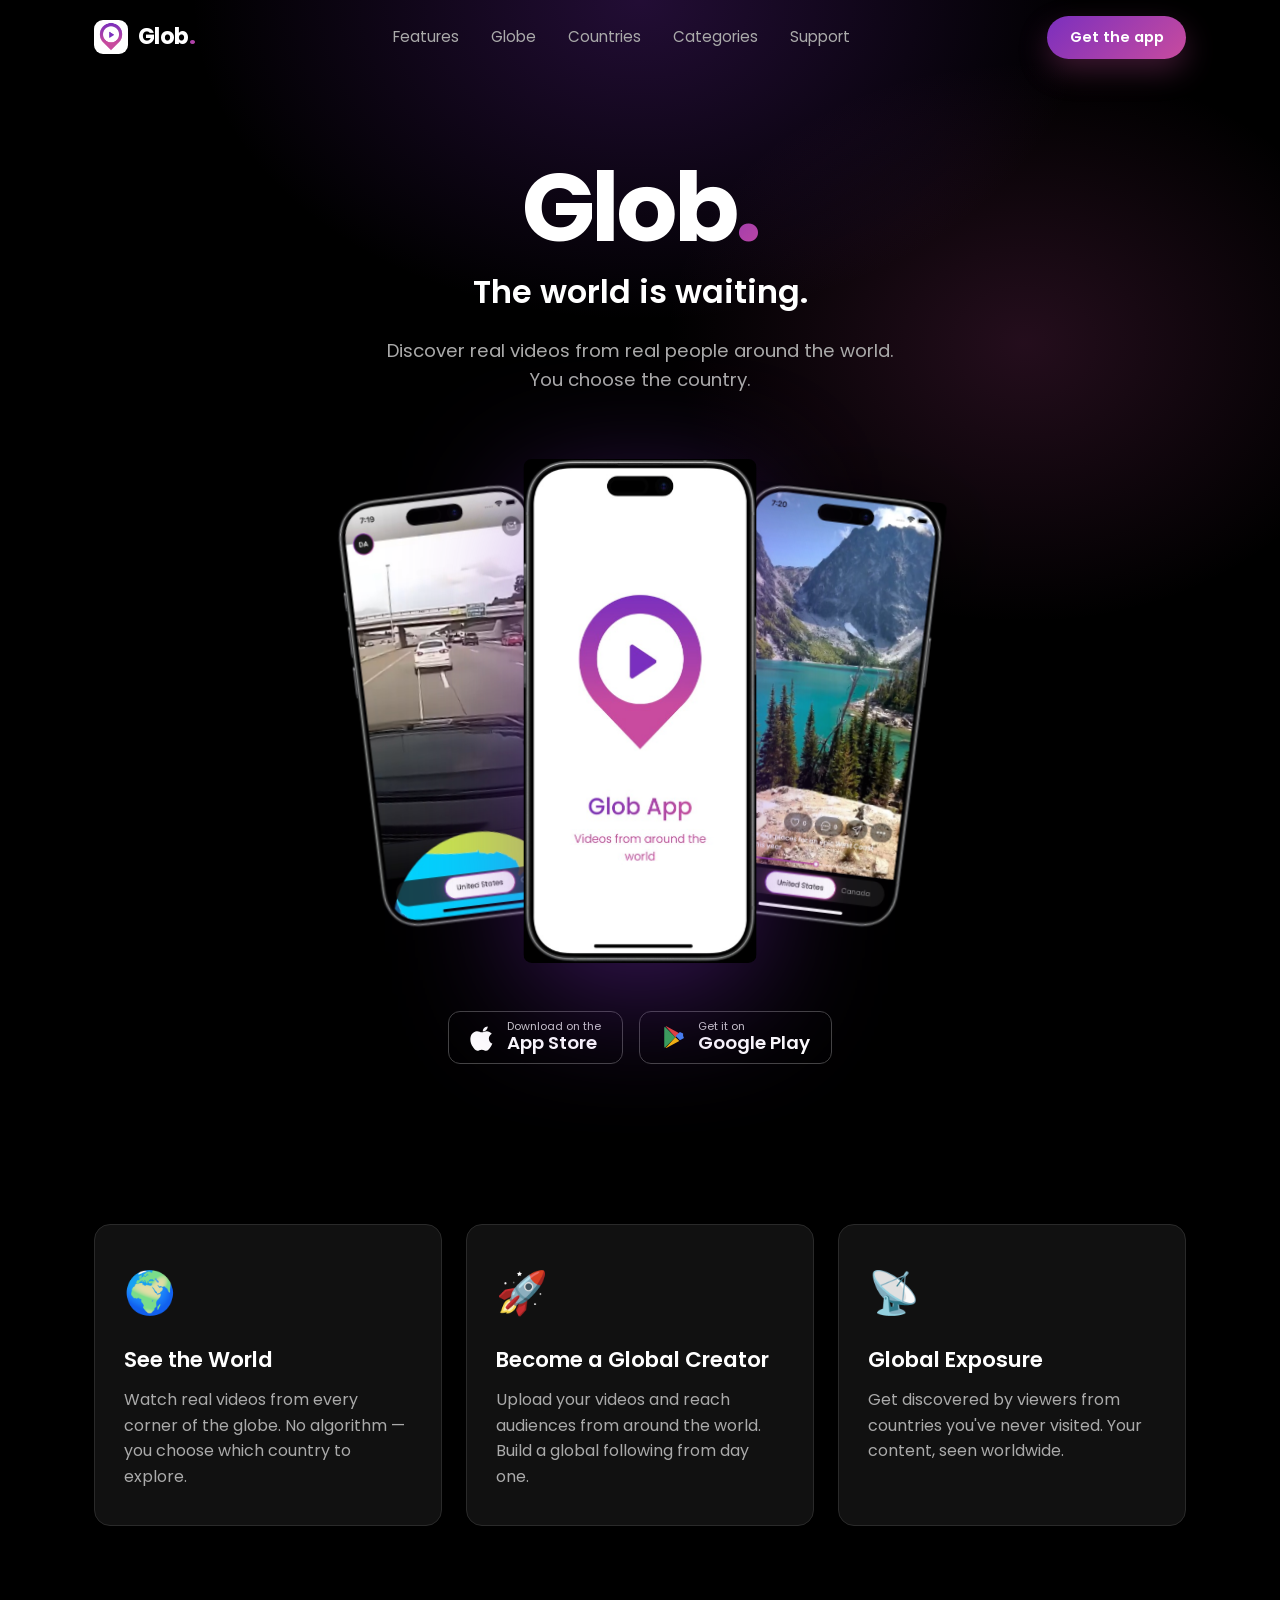
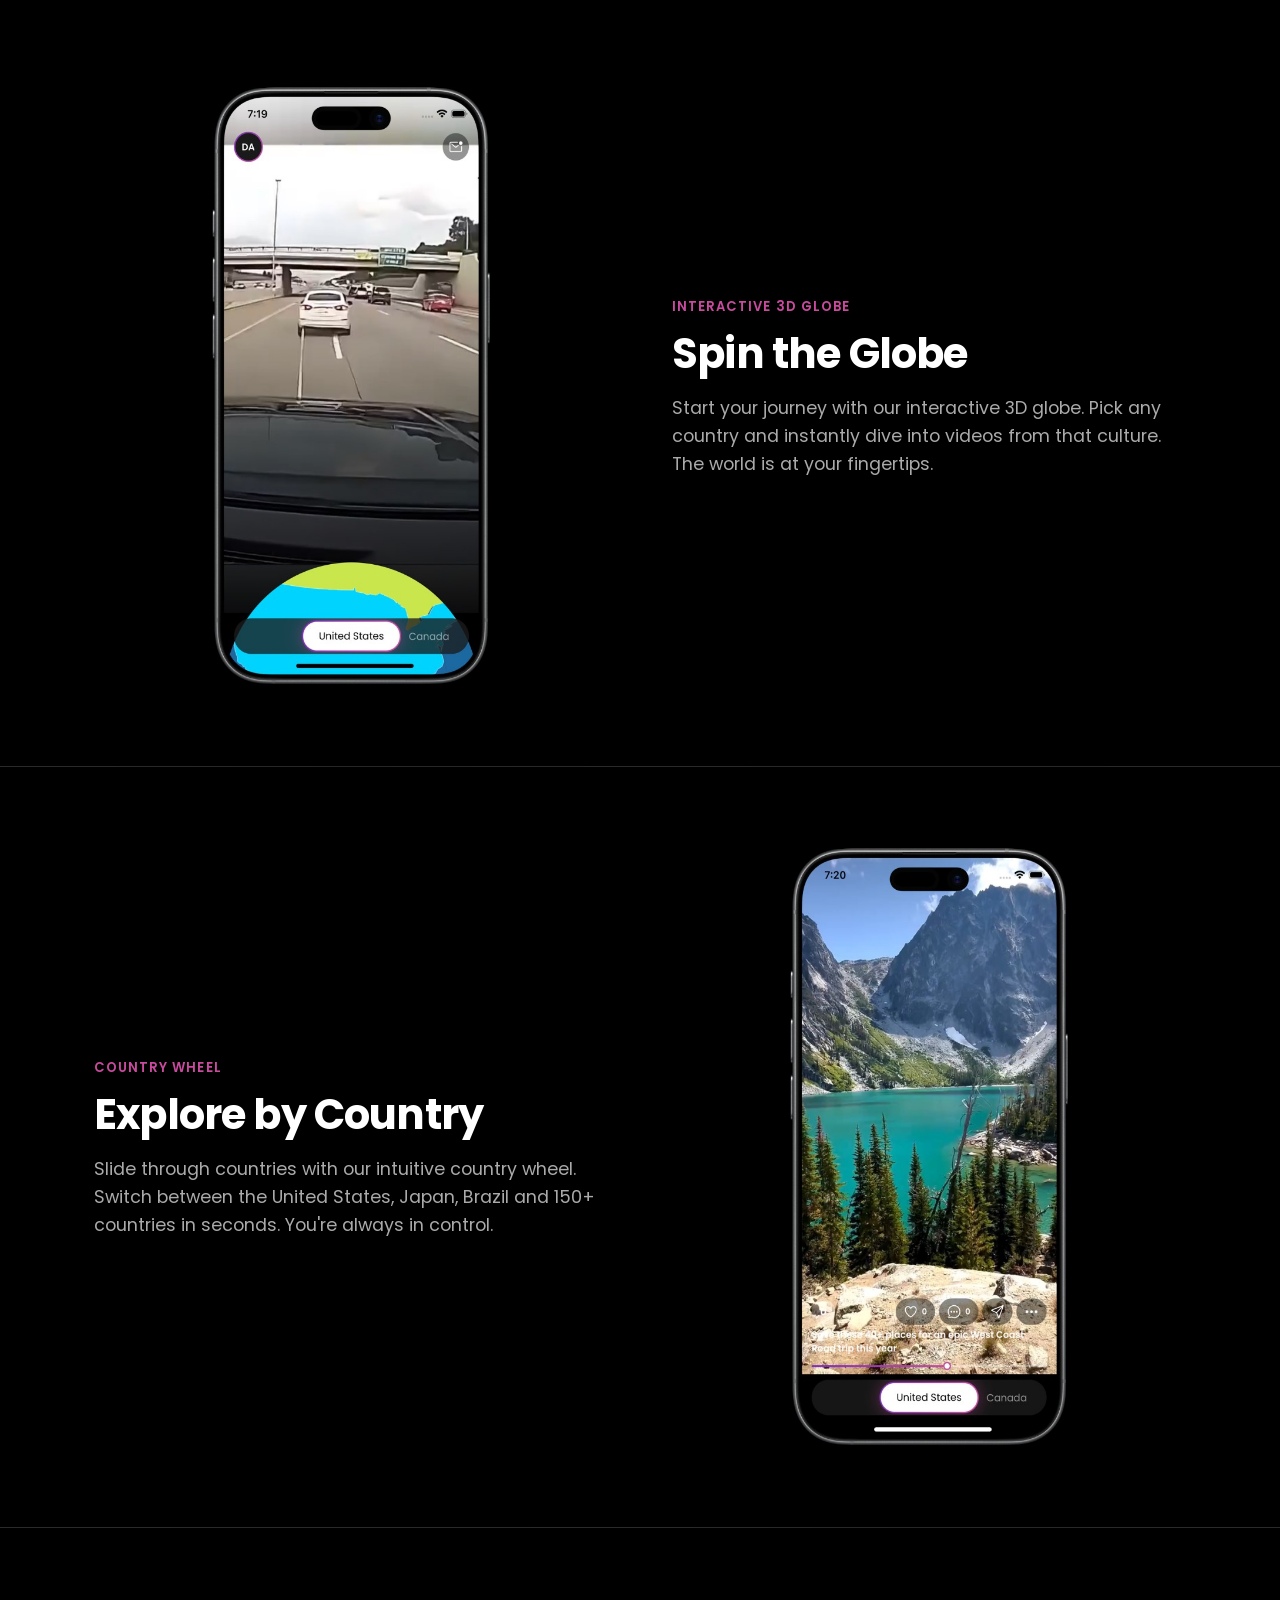
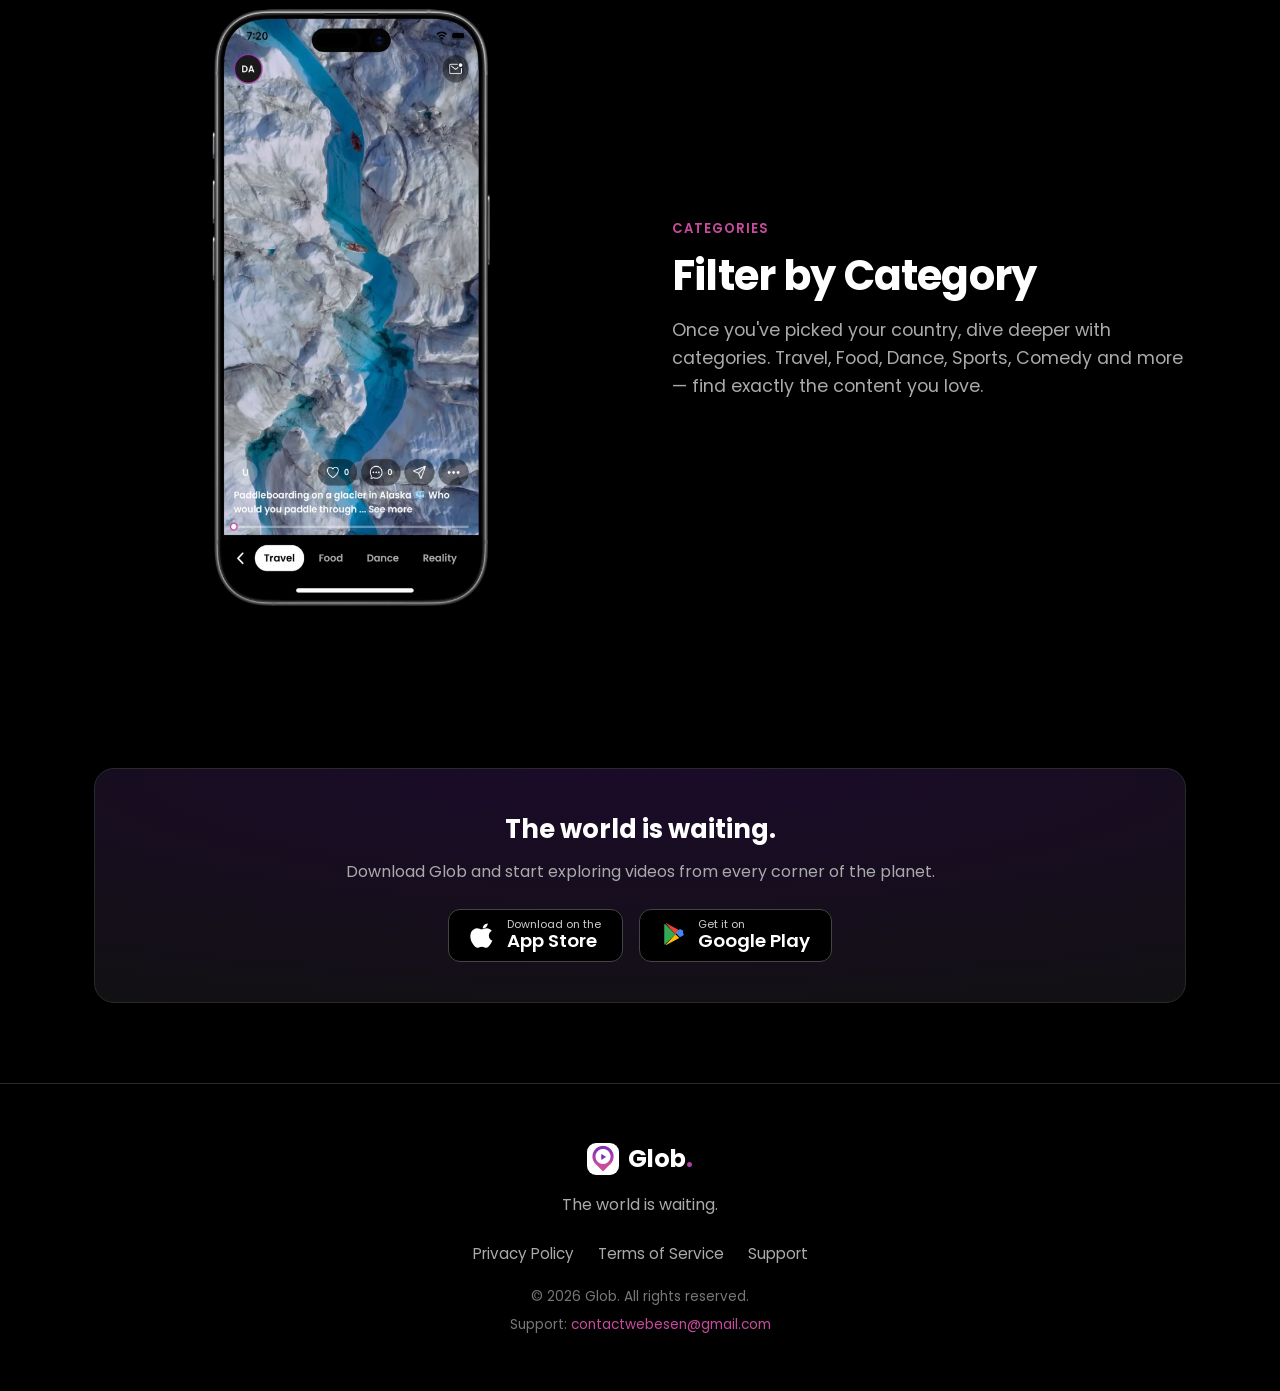
==== index.html @ 7d5afd48 "Initial website launch" ====
<!DOCTYPE html>
<html lang="en">
  <head>
    <meta charset="UTF-8" />
    <meta name="viewport" content="width=device-width, initial-scale=1.0" />
    <title>Glob — The world is waiting</title>
    <meta
      name="description"
      content="Glob lets you discover real videos from real people around the world. You choose the country. Spin the globe and explore."
    />
    <link rel="icon" type="image/jpeg" href="images/Logo_Screen.jpg" />
    <link rel="preconnect" href="https://fonts.googleapis.com" />
    <link rel="preconnect" href="https://fonts.gstatic.com" crossorigin />
    <link
      href="https://fonts.googleapis.com/css2?family=Poppins:wght@400;600;700&display=swap"
      rel="stylesheet"
    />
    <link rel="stylesheet" href="styles.css" />
  </head>
  <body id="top">
    <!-- NAV -->
    <header class="nav" id="nav">
      <div class="nav-inner">
        <a class="brand" href="#top">
          <img src="images/icon.png" alt="Glob logo" />
          <span>Glob<span class="grad-text">.</span></span>
        </a>
        <nav class="nav-links">
          <a href="#features">Features</a>
          <a href="#globe">Globe</a>
          <a href="#countries">Countries</a>
          <a href="#categories">Categories</a>
          <a href="support.html">Support</a>
        </nav>
        <a href="#download" class="btn btn-sm">Get the app</a>
      </div>
    </header>

    <main>
      <!-- SECTION 1: HERO -->
      <section class="hero">
        <div class="container">
          <h1 class="hero-title">Glob<span class="grad-text">.</span></h1>
          <p class="hero-subtitle">The world is waiting.</p>
          <p class="hero-desc">
            Discover real videos from real people around the world. You choose
            the country.
          </p>

          <div class="hero-mockups">
            <img
              class="shot shot-left"
              src="images/Globe_Screen.jpg"
              alt="Glob globe screen"
            />
            <img
              class="shot shot-center"
              src="images/Logo_Screen.jpg"
              alt="Glob app logo screen"
            />
            <img
              class="shot shot-right"
              src="images/United_States_Selected_1.jpg"
              alt="Glob country picker with United States selected"
            />
          </div>

          <div class="store-badges">
            <a href="#" class="store-badge" aria-label="Download on the App Store">
              <svg viewBox="0 0 24 24" fill="#fff" xmlns="http://www.w3.org/2000/svg">
                <path
                  d="M16.365 1.43c0 1.14-.417 2.2-1.12 2.99-.85.96-2.24 1.7-3.4 1.61-.14-1.12.42-2.31 1.06-3.04.78-.89 2.13-1.55 3.2-1.56.03 0 .06 0 .26 0zM20.5 17.27c-.55 1.27-.82 1.84-1.53 2.96-.99 1.57-2.39 3.52-4.12 3.54-1.54.02-1.93-1-4.02-.99-2.09.01-2.52 1.01-4.06.99-1.73-.02-3.05-1.78-4.04-3.35C-.06 16.79-.32 11.6 1.41 8.84c1.23-1.96 3.17-3.11 5-3.11 1.86 0 3.03 1.02 4.57 1.02 1.49 0 2.4-1.02 4.55-1.02 1.63 0 3.36.89 4.59 2.42-4.03 2.21-3.37 7.96.78 9.12z"
                />
              </svg>
              <span class="label"><small>Download on the</small><span>App Store</span></span>
            </a>
            <a href="#" class="store-badge" aria-label="Get it on Google Play">
              <svg viewBox="0 0 24 24" xmlns="http://www.w3.org/2000/svg">
                <path d="M3.6 1.5 13.3 11.2 3.6 20.9c-.36-.2-.6-.58-.6-1.06V2.56c0-.48.24-.86.6-1.06z" fill="#34A853"/>
                <path d="M16.9 7.6 13.3 11.2 4.2 1.2c.1-.04.2-.06.32-.06.27 0 .54.08.78.22l11.6 6.24z" fill="#EA4335"/>
                <path d="M16.9 14.8 5.3 21.04c-.24.14-.51.22-.78.22-.12 0-.22-.02-.32-.06l9.1-10 3.6 3.6z" fill="#FBBC04"/>
                <path d="M20.4 10.4c.4.22.66.62.66 1.06s-.26.84-.66 1.06l-2.94 1.58-3.86-3.86 3.86-3.86 2.94 1.58z" fill="#4285F4"/>
              </svg>
              <span class="label"><small>Get it on</small><span>Google Play</span></span>
            </a>
          </div>
        </div>
      </section>

      <!-- SECTION 2: VALUE PROPS -->
      <section id="features">
        <div class="container">
          <div class="cards">
            <div class="card reveal">
              <div class="card-icon">🌍</div>
              <h3>See the World</h3>
              <p>
                Watch real videos from every corner of the globe. No algorithm —
                you choose which country to explore.
              </p>
            </div>
            <div class="card reveal">
              <div class="card-icon">🚀</div>
              <h3>Become a Global Creator</h3>
              <p>
                Upload your videos and reach audiences from around the world.
                Build a global following from day one.
              </p>
            </div>
            <div class="card reveal">
              <div class="card-icon">📡</div>
              <h3>Global Exposure</h3>
              <p>
                Get discovered by viewers from countries you've never visited.
                Your content, seen worldwide.
              </p>
            </div>
          </div>
        </div>
      </section>

      <!-- SECTION 3: GLOBE FEATURE -->
      <section id="globe">
        <div class="container">
          <div class="feature-row">
            <div class="feature-media reveal">
              <img class="shot" src="images/Globe_Screen.jpg" alt="Glob interactive globe screen" />
            </div>
            <div class="feature-text reveal">
              <span class="eyebrow">Interactive 3D globe</span>
              <h2>Spin the Globe</h2>
              <p>
                Start your journey with our interactive 3D globe. Pick any
                country and instantly dive into videos from that culture. The
                world is at your fingertips.
              </p>
            </div>
          </div>
        </div>
      </section>

      <hr class="feature-divider" />

      <!-- SECTION 4: COUNTRY PICKER FEATURE -->
      <section id="countries">
        <div class="container">
          <div class="feature-row reverse">
            <div class="feature-text reveal">
              <span class="eyebrow">Country wheel</span>
              <h2>Explore by Country</h2>
              <p>
                Slide through countries with our intuitive country wheel. Switch
                between the United States, Japan, Brazil and 150+ countries in
                seconds. You're always in control.
              </p>
            </div>
            <div class="feature-media reveal">
              <img class="shot" src="images/United_States_Selected_1.jpg" alt="Glob country picker" />
            </div>
          </div>
        </div>
      </section>

      <hr class="feature-divider" />

      <!-- SECTION 5: CATEGORY PICKER FEATURE -->
      <section id="categories">
        <div class="container">
          <div class="feature-row">
            <div class="feature-media reveal">
              <img class="shot" src="images/Category_Travel_Selected.jpg" alt="Glob Travel category feed" />
            </div>
            <div class="feature-text reveal">
              <span class="eyebrow">Categories</span>
              <h2>Filter by Category</h2>
              <p>
                Once you've picked your country, dive deeper with categories.
                Travel, Food, Dance, Sports, Comedy and more — find exactly the
                content you love.
              </p>
            </div>
          </div>
        </div>
      </section>

      <!-- DOWNLOAD CTA -->
      <section id="download">
        <div class="container">
          <div class="contact-box reveal">
            <h2>The world is waiting.</h2>
            <p>Download Glob and start exploring videos from every corner of the planet.</p>
            <div class="store-badges">
              <a href="#" class="store-badge" aria-label="Download on the App Store">
                <svg viewBox="0 0 24 24" fill="#fff" xmlns="http://www.w3.org/2000/svg">
                  <path
                    d="M16.365 1.43c0 1.14-.417 2.2-1.12 2.99-.85.96-2.24 1.7-3.4 1.61-.14-1.12.42-2.31 1.06-3.04.78-.89 2.13-1.55 3.2-1.56.03 0 .06 0 .26 0zM20.5 17.27c-.55 1.27-.82 1.84-1.53 2.96-.99 1.57-2.39 3.52-4.12 3.54-1.54.02-1.93-1-4.02-.99-2.09.01-2.52 1.01-4.06.99-1.73-.02-3.05-1.78-4.04-3.35C-.06 16.79-.32 11.6 1.41 8.84c1.23-1.96 3.17-3.11 5-3.11 1.86 0 3.03 1.02 4.57 1.02 1.49 0 2.4-1.02 4.55-1.02 1.63 0 3.36.89 4.59 2.42-4.03 2.21-3.37 7.96.78 9.12z"
                  />
                </svg>
                <span class="label"><small>Download on the</small><span>App Store</span></span>
              </a>
              <a href="#" class="store-badge" aria-label="Get it on Google Play">
                <svg viewBox="0 0 24 24" xmlns="http://www.w3.org/2000/svg">
                  <path d="M3.6 1.5 13.3 11.2 3.6 20.9c-.36-.2-.6-.58-.6-1.06V2.56c0-.48.24-.86.6-1.06z" fill="#34A853"/>
                  <path d="M16.9 7.6 13.3 11.2 4.2 1.2c.1-.04.2-.06.32-.06.27 0 .54.08.78.22l11.6 6.24z" fill="#EA4335"/>
                  <path d="M16.9 14.8 5.3 21.04c-.24.14-.51.22-.78.22-.12 0-.22-.02-.32-.06l9.1-10 3.6 3.6z" fill="#FBBC04"/>
                  <path d="M20.4 10.4c.4.22.66.62.66 1.06s-.26.84-.66 1.06l-2.94 1.58-3.86-3.86 3.86-3.86 2.94 1.58z" fill="#4285F4"/>
                </svg>
                <span class="label"><small>Get it on</small><span>Google Play</span></span>
              </a>
            </div>
          </div>
        </div>
      </section>
    </main>

    <!-- SECTION 6: FOOTER -->
    <footer class="footer">
      <div class="container">
        <div class="footer-brand">
          <img src="images/icon.png" alt="Glob logo" />
          <span>Glob<span class="grad-text">.</span></span>
        </div>
        <p class="footer-tag">The world is waiting.</p>
        <nav class="footer-links">
          <a href="privacy.html">Privacy Policy</a>
          <a href="terms.html">Terms of Service</a>
          <a href="support.html">Support</a>
        </nav>
        <p class="footer-copy">© 2026 Glob. All rights reserved.</p>
        <p class="footer-email">
          Support: <a href="mailto:contactwebesen@gmail.com">contactwebesen@gmail.com</a>
        </p>
      </div>
    </footer>

    <script src="script.js"></script>
  </body>
</html>
---- styles.css ----
:root {
  --bg: #000000;
  --surface: #111111;
  --border: #2a2a2a;
  --text: #ffffff;
  --text-muted: #aaaaaa;
  --text-dim: #777777;
  --purple: #7b2fbe;
  --magenta: #c84b9e;
  --grad: linear-gradient(135deg, #7b2fbe, #c84b9e);
}

* {
  margin: 0;
  padding: 0;
  box-sizing: border-box;
}

html {
  scroll-behavior: smooth;
}

body {
  font-family: "Poppins", -apple-system, BlinkMacSystemFont, "Segoe UI", sans-serif;
  background: var(--bg);
  color: var(--text);
  line-height: 1.6;
  -webkit-font-smoothing: antialiased;
  overflow-x: hidden;
}

a {
  color: inherit;
  text-decoration: none;
}

img {
  display: block;
  max-width: 100%;
}

.container {
  max-width: 1140px;
  margin: 0 auto;
  padding: 0 24px;
}

.grad-text {
  background: var(--grad);
  -webkit-background-clip: text;
  background-clip: text;
  -webkit-text-fill-color: transparent;
}

/* ---------- Screenshot images (frames already baked in) ---------- */
.shot {
  max-height: 600px;
  width: auto;
  border-radius: 8px;
  filter: drop-shadow(0 24px 50px rgba(0, 0, 0, 0.6));
}

/* ---------- Buttons ---------- */
.btn {
  display: inline-flex;
  align-items: center;
  justify-content: center;
  font-weight: 600;
  font-size: 1rem;
  padding: 0.85rem 1.9rem;
  border-radius: 50px;
  cursor: pointer;
  transition: transform 0.18s ease, box-shadow 0.18s ease;
  background: var(--grad);
  color: #fff;
  border: none;
  box-shadow: 0 12px 30px rgba(200, 75, 158, 0.3);
}

.btn:hover {
  transform: translateY(-2px);
  box-shadow: 0 18px 40px rgba(200, 75, 158, 0.45);
}

.btn-sm {
  padding: 0.6rem 1.4rem;
  font-size: 0.92rem;
}

/* ---------- Header / Nav ---------- */
.nav {
  position: fixed;
  top: 0;
  left: 0;
  right: 0;
  z-index: 100;
  transition: background 0.25s ease, border-color 0.25s ease;
  border-bottom: 1px solid transparent;
}

.nav.scrolled {
  background: rgba(0, 0, 0, 0.82);
  backdrop-filter: blur(14px);
  border-bottom: 1px solid var(--border);
}

.nav-inner {
  max-width: 1140px;
  margin: 0 auto;
  padding: 1rem 24px;
  display: flex;
  align-items: center;
  justify-content: space-between;
  gap: 1rem;
}

.brand {
  display: flex;
  align-items: center;
  gap: 0.6rem;
  font-weight: 700;
  font-size: 1.4rem;
  letter-spacing: -0.02em;
}

.brand img {
  width: 34px;
  height: 34px;
  border-radius: 9px;
  object-fit: cover;
}

.nav-links {
  display: flex;
  align-items: center;
  gap: 2rem;
  font-size: 0.95rem;
  color: var(--text-muted);
}

.nav-links a {
  transition: color 0.18s ease;
}

.nav-links a:hover {
  color: #fff;
}

/* ---------- Hero ---------- */
.hero {
  position: relative;
  padding: 160px 0 80px;
  text-align: center;
  overflow: hidden;
}

.hero::before {
  content: "";
  position: absolute;
  inset: 0;
  background:
    radial-gradient(50% 40% at 50% 0%, rgba(123, 47, 190, 0.28), transparent 70%),
    radial-gradient(40% 35% at 80% 30%, rgba(200, 75, 158, 0.18), transparent 70%);
  z-index: -1;
}

.hero-title {
  font-size: clamp(3.2rem, 9vw, 6rem);
  font-weight: 700;
  letter-spacing: -0.04em;
  line-height: 1;
}

.hero-subtitle {
  font-size: clamp(1.4rem, 3.5vw, 2rem);
  font-weight: 600;
  margin-top: 0.6rem;
}

.hero-desc {
  color: var(--text-muted);
  font-size: 1.15rem;
  max-width: 34rem;
  margin: 1.2rem auto 0;
}

/* ---------- Hero mockups ---------- */
.hero-mockups {
  display: flex;
  align-items: center;
  justify-content: center;
  gap: 0;
  margin: 3.5rem auto 2.5rem;
  min-height: 520px;
}

.hero-mockups .shot {
  max-height: 480px;
  transition: transform 0.4s ease;
}

.hero-mockups .shot-left {
  transform: rotate(-7deg) translateX(40px) scale(0.9);
  z-index: 1;
}

.hero-mockups .shot-center {
  transform: scale(1.05);
  z-index: 3;
  filter: drop-shadow(0 30px 60px rgba(123, 47, 190, 0.45));
}

.hero-mockups .shot-right {
  transform: rotate(7deg) translateX(-40px) scale(0.9);
  z-index: 1;
}

.hero-mockups:hover .shot-left {
  transform: rotate(-9deg) translateX(20px) scale(0.92);
}

.hero-mockups:hover .shot-right {
  transform: rotate(9deg) translateX(-20px) scale(0.92);
}

/* ---------- Store badges ---------- */
.store-badges {
  display: flex;
  gap: 1rem;
  justify-content: center;
  flex-wrap: wrap;
}

.store-badge {
  display: inline-flex;
  align-items: center;
  gap: 0.7rem;
  background: #000;
  border: 1px solid #444;
  border-radius: 12px;
  padding: 0.6rem 1.3rem;
  transition: transform 0.18s ease, border-color 0.18s ease;
}

.store-badge:hover {
  transform: translateY(-2px);
  border-color: #888;
}

.store-badge svg {
  width: 26px;
  height: 26px;
  flex-shrink: 0;
}

.store-badge .label {
  display: flex;
  flex-direction: column;
  align-items: flex-start;
  line-height: 1.1;
}

.store-badge .label small {
  font-size: 0.68rem;
  color: #ccc;
  font-weight: 400;
}

.store-badge .label span {
  font-size: 1.15rem;
  font-weight: 600;
}

/* ---------- Sections ---------- */
section {
  padding: 80px 0;
}

.section-head {
  text-align: center;
  max-width: 640px;
  margin: 0 auto 3.5rem;
}

.section-head h2 {
  font-size: clamp(1.9rem, 4vw, 2.8rem);
  font-weight: 700;
  letter-spacing: -0.02em;
}

/* ---------- Value cards ---------- */
.cards {
  display: grid;
  grid-template-columns: repeat(3, 1fr);
  gap: 1.5rem;
}

.card {
  background: var(--surface);
  border: 1px solid var(--border);
  border-radius: 16px;
  padding: 2.2rem 1.8rem;
  transition: transform 0.2s ease, border-color 0.2s ease;
}

.card:hover {
  transform: translateY(-4px);
  border-color: var(--purple);
}

.card-icon {
  font-size: 2.6rem;
  margin-bottom: 1rem;
}

.card h3 {
  font-size: 1.35rem;
  font-weight: 600;
  margin-bottom: 0.6rem;
}

.card p {
  color: var(--text-muted);
  font-size: 1rem;
}

/* ---------- Feature rows ---------- */
.feature-row {
  display: grid;
  grid-template-columns: 1fr 1fr;
  gap: 4rem;
  align-items: center;
}

.feature-media {
  display: flex;
  justify-content: center;
}

.feature-text .eyebrow {
  display: inline-block;
  font-size: 0.82rem;
  font-weight: 600;
  letter-spacing: 0.08em;
  text-transform: uppercase;
  color: var(--magenta);
  margin-bottom: 0.8rem;
}

.feature-text h2 {
  font-size: clamp(1.8rem, 3.6vw, 2.6rem);
  font-weight: 700;
  letter-spacing: -0.02em;
  line-height: 1.15;
  margin-bottom: 1rem;
}

.feature-text p {
  color: var(--text-muted);
  font-size: 1.1rem;
}

.feature-divider {
  height: 1px;
  background: var(--border);
  border: none;
}

/* ---------- Footer ---------- */
.footer {
  border-top: 1px solid var(--border);
  padding: 3.5rem 0;
  text-align: center;
}

.footer-brand {
  display: inline-flex;
  align-items: center;
  gap: 0.6rem;
  font-weight: 700;
  font-size: 1.5rem;
}

.footer-brand img {
  width: 32px;
  height: 32px;
  border-radius: 9px;
  object-fit: cover;
}

.footer-tag {
  color: var(--text-muted);
  margin: 0.6rem 0 1.5rem;
}

.footer-links {
  display: flex;
  gap: 1.5rem;
  justify-content: center;
  flex-wrap: wrap;
  color: var(--text-muted);
  font-size: 0.95rem;
  margin-bottom: 1.2rem;
}

.footer-links a:hover {
  color: #fff;
}

.footer-copy {
  color: var(--text-dim);
  font-size: 0.85rem;
}

.footer-email {
  color: var(--text-dim);
  font-size: 0.85rem;
  margin-top: 0.4rem;
}

.footer-email a {
  color: var(--magenta);
}

/* ---------- Legal / content pages ---------- */
.page {
  padding: 130px 0 80px;
}

.page-narrow {
  max-width: 760px;
}

.back-link {
  display: inline-flex;
  align-items: center;
  gap: 0.4rem;
  color: var(--text-muted);
  font-size: 0.95rem;
  margin-bottom: 2rem;
  transition: color 0.18s ease;
}

.back-link:hover {
  color: #fff;
}

.page h1 {
  font-size: clamp(2rem, 5vw, 3rem);
  font-weight: 700;
  letter-spacing: -0.02em;
  margin-bottom: 0.5rem;
}

.page .updated {
  color: var(--text-dim);
  font-size: 0.9rem;
  margin-bottom: 1.8rem;
}

.page .lead {
  color: var(--text);
  font-size: 1.1rem;
  margin-bottom: 2.5rem;
}

.legal-section {
  margin-bottom: 2rem;
}

.legal-section h2 {
  font-size: 1.2rem;
  font-weight: 600;
  margin-bottom: 0.6rem;
}

.legal-section p {
  color: var(--text-muted);
  font-size: 1rem;
}

/* ---------- FAQ ---------- */
.faq-list {
  display: flex;
  flex-direction: column;
  gap: 1rem;
  margin-bottom: 3rem;
}

.faq-item {
  background: var(--surface);
  border: 1px solid var(--border);
  border-radius: 16px;
  padding: 1.6rem 1.8rem;
}

.faq-item h3 {
  font-size: 1.15rem;
  font-weight: 600;
  margin-bottom: 0.5rem;
}

.faq-item p {
  color: var(--text-muted);
}

.faq-item a {
  color: var(--magenta);
}

.contact-box {
  background: radial-gradient(120% 120% at 50% 0%, rgba(123, 47, 190, 0.22), var(--surface));
  border: 1px solid var(--border);
  border-radius: 20px;
  padding: 2.5rem 2rem;
  text-align: center;
}

.contact-box h2 {
  font-size: 1.6rem;
  font-weight: 700;
  margin-bottom: 0.6rem;
}

.contact-box p {
  color: var(--text-muted);
  margin-bottom: 1.5rem;
}

/* ---------- Reveal animation ---------- */
.reveal {
  opacity: 0;
  transform: translateY(28px);
  transition: opacity 0.7s ease, transform 0.7s ease;
}

.reveal.visible {
  opacity: 1;
  transform: translateY(0);
}

/* ---------- Responsive ---------- */
@media (max-width: 880px) {
  .cards {
    grid-template-columns: 1fr;
  }

  .feature-row {
    grid-template-columns: 1fr;
    gap: 2.5rem;
    text-align: center;
  }

  .feature-row.reverse .feature-media {
    order: -1;
  }

  .feature-text .eyebrow {
    margin-top: 0;
  }

  .nav-links {
    display: none;
  }

  .hero-mockups .shot-left,
  .hero-mockups .shot-right {
    display: none;
  }

  .hero-mockups .shot-center {
    transform: scale(1);
  }
}

@media (max-width: 600px) {
  section {
    padding: 40px 0;
  }

  .hero {
    padding: 120px 0 40px;
  }

  .page {
    padding: 110px 0 40px;
  }

  .shot,
  .hero-mockups .shot {
    max-height: 70vh;
  }
}

@media (prefers-reduced-motion: reduce) {
  html {
    scroll-behavior: auto;
  }

  .reveal {
    opacity: 1;
    transform: none;
    transition: none;
  }
}
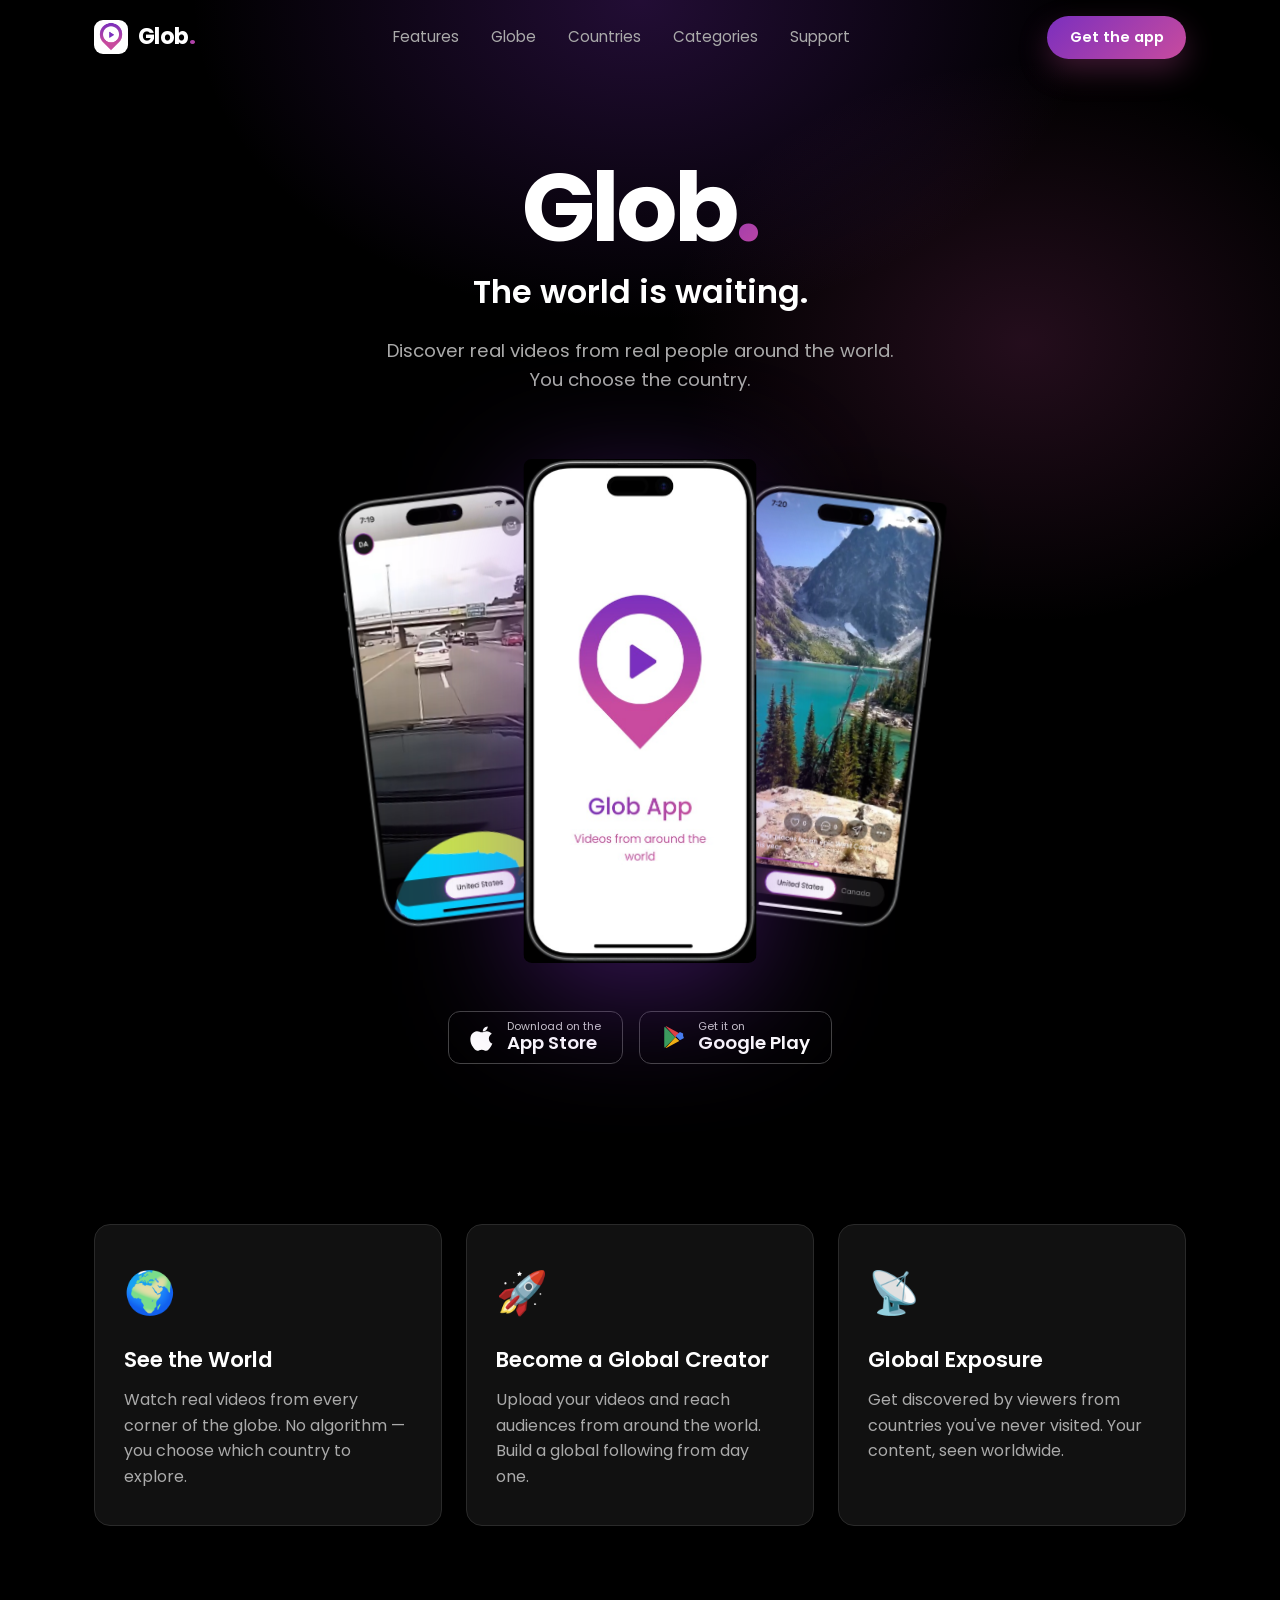
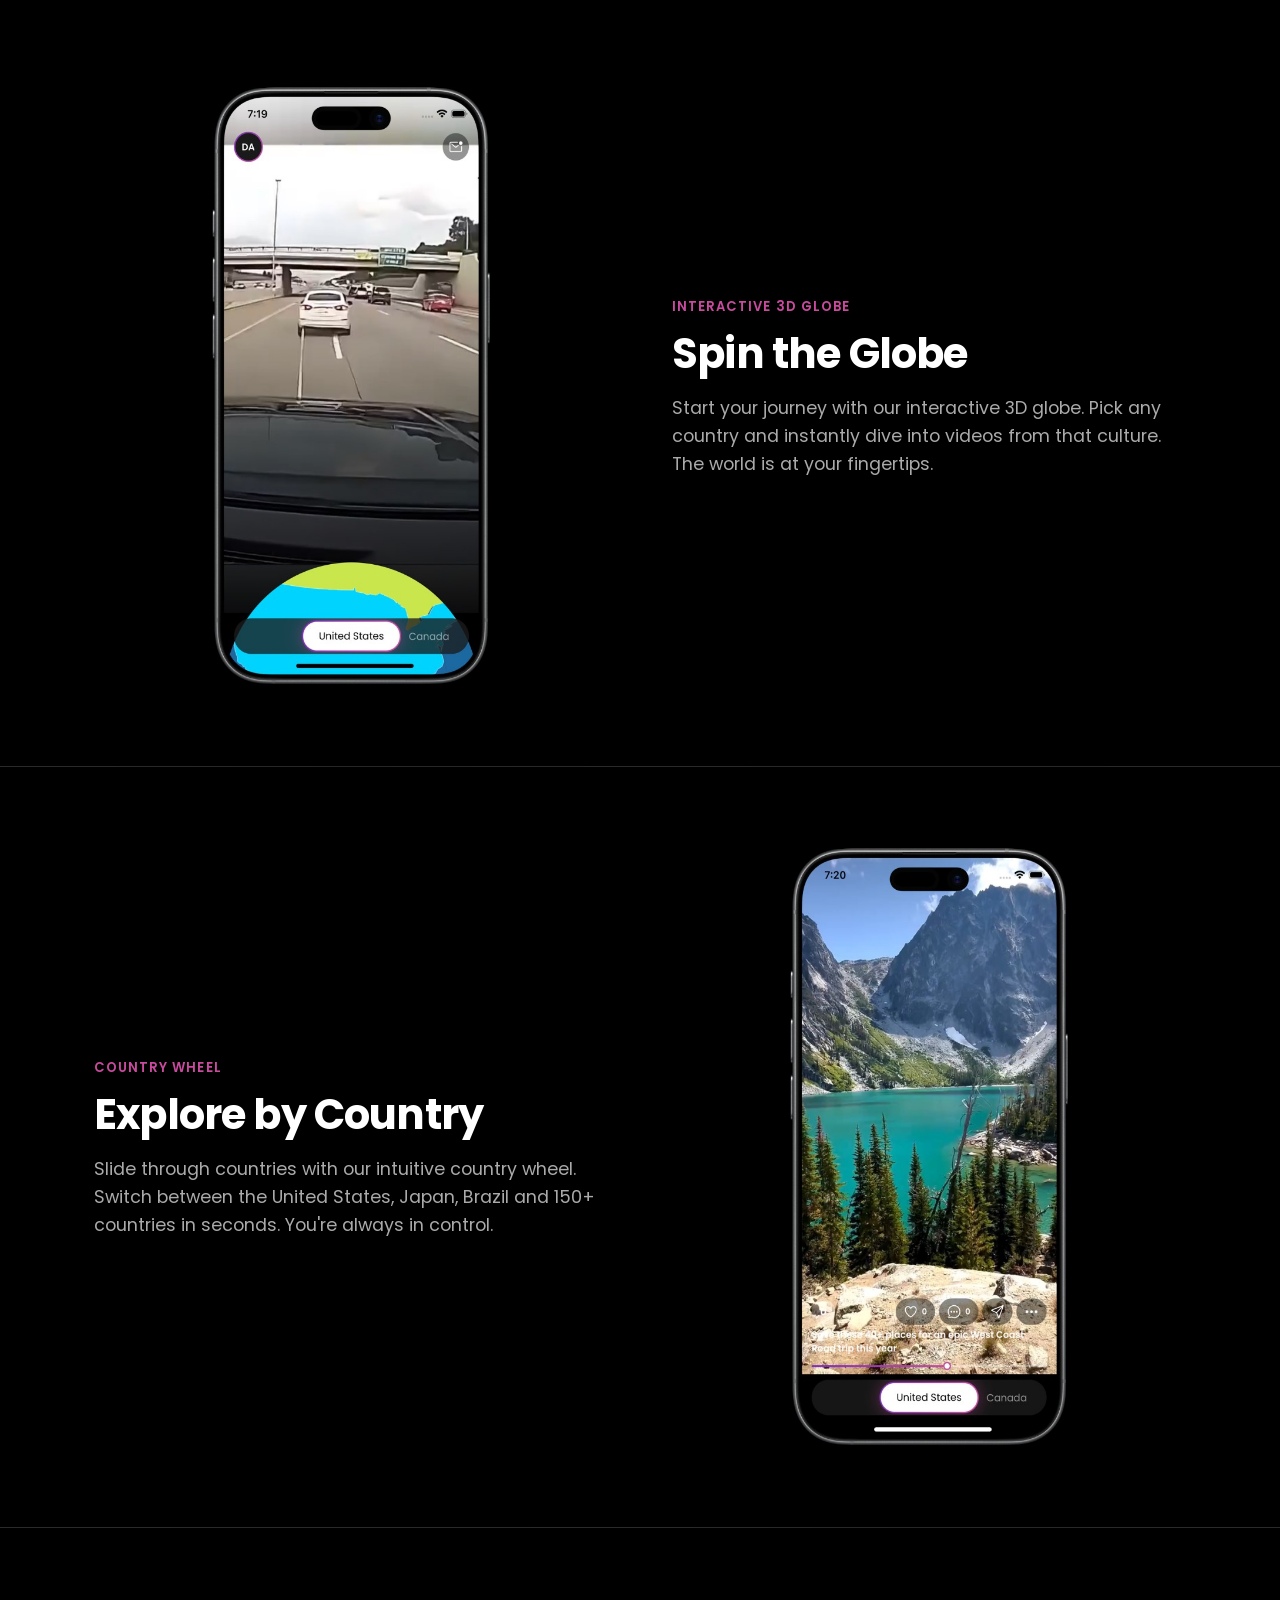
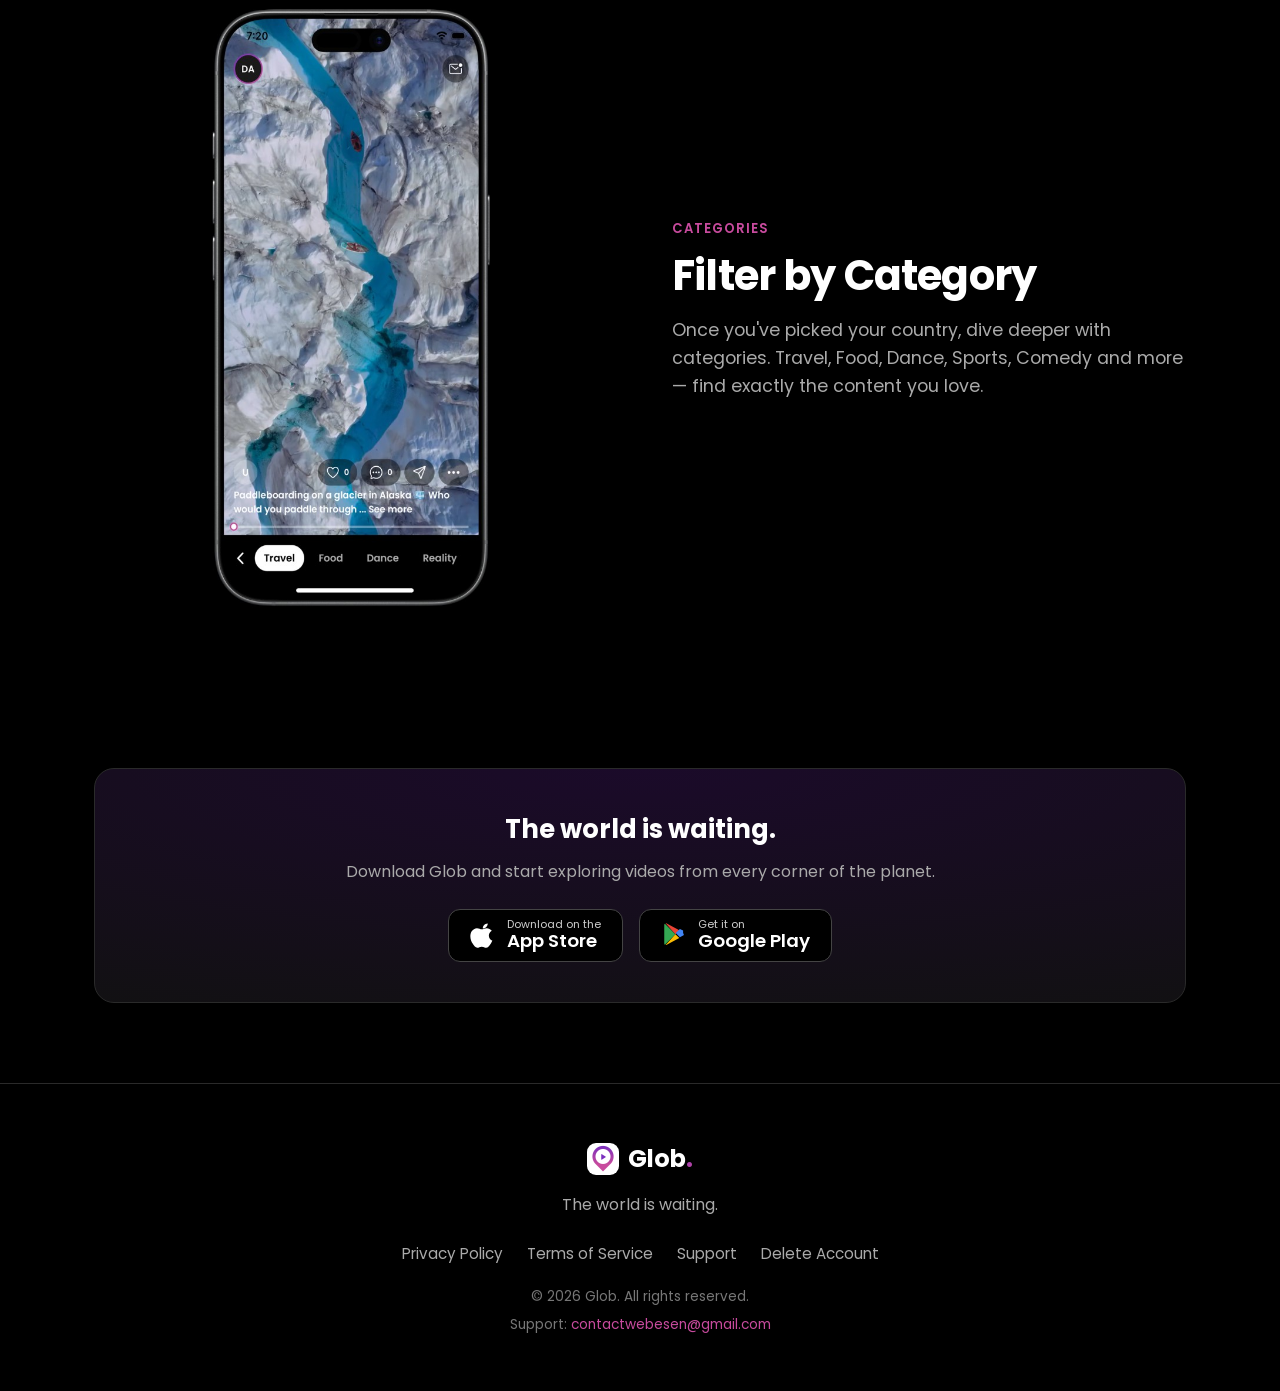
==== commit 13ed5d48: "add: delete account link to footer navigation" ====
--- a/index.html
+++ b/index.html
@@ -225,6 +225,7 @@
           <a href="privacy.html">Privacy Policy</a>
           <a href="terms.html">Terms of Service</a>
           <a href="support.html">Support</a>
+          <a href="delete-account.html">Delete Account</a>
         </nav>
         <p class="footer-copy">© 2026 Glob. All rights reserved.</p>
         <p class="footer-email">
